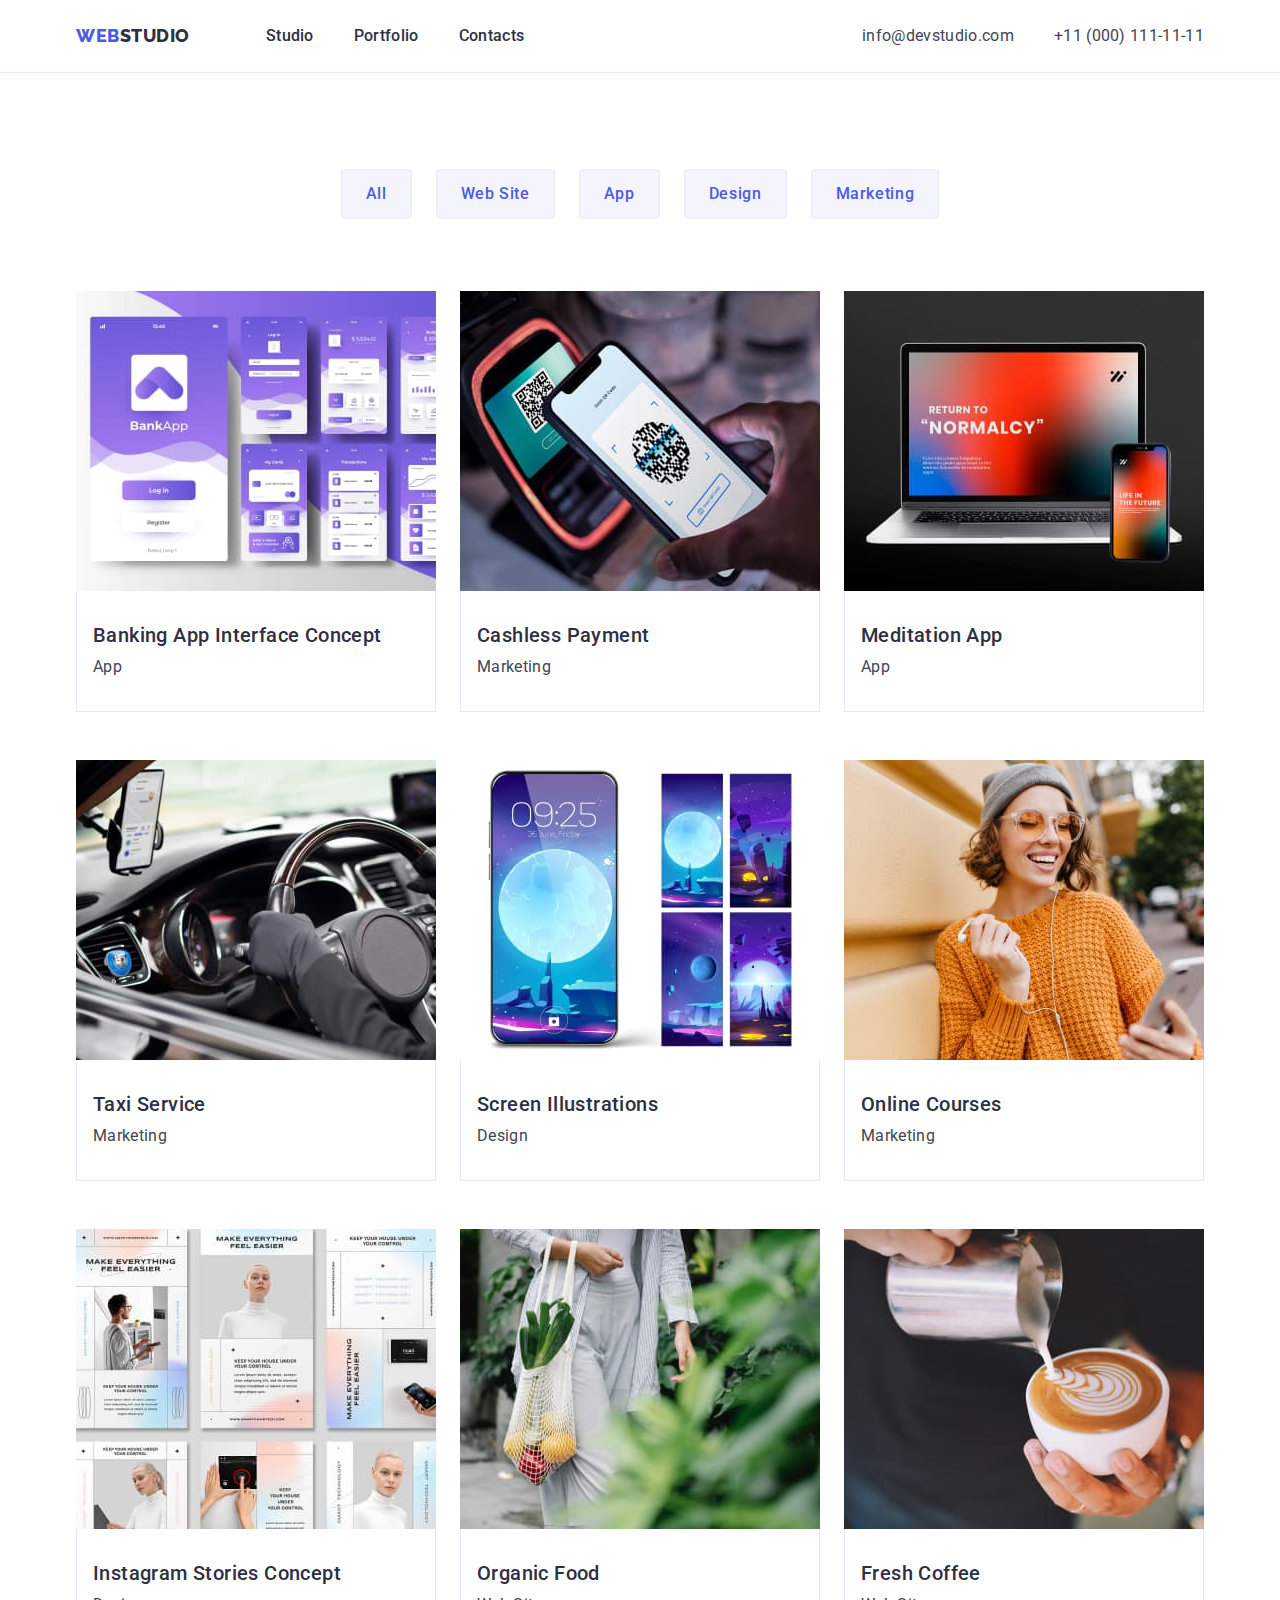
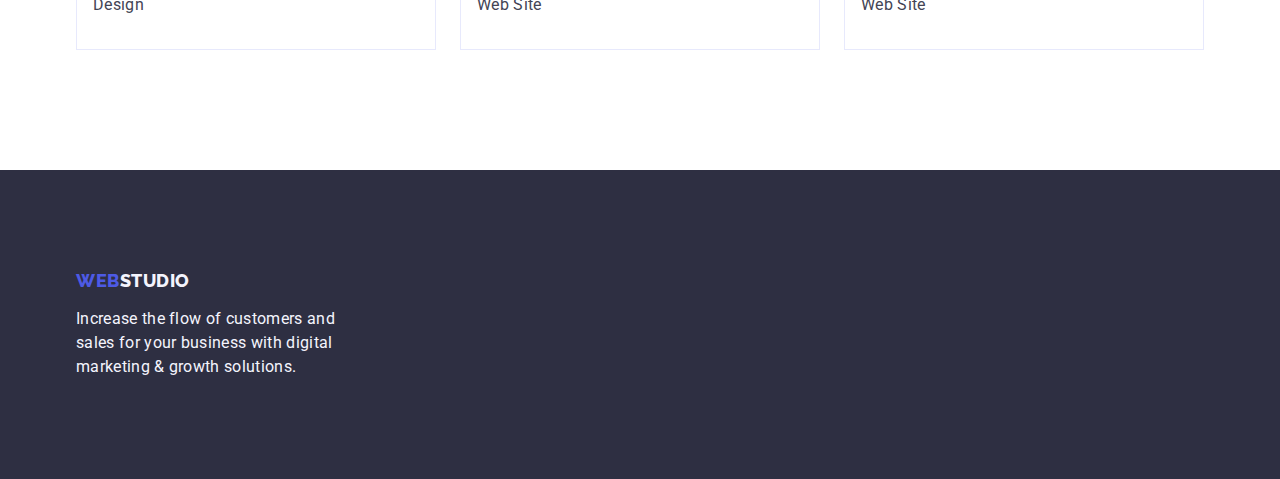
==== portfolio.html @ 6ef8c93b "Initial commit" ====
<!DOCTYPE html>
<html lang="en">
  <head>
    <meta charset="UTF-8" />
    <meta name="viewport" content="width=device-width, initial-scale=1.0" />
    <title>Portfolio</title>

    <!-- Fonts -->
    <link rel="preconnect" href="https://fonts.googleapis.com" />
    <link rel="preconnect" href="https://fonts.gstatic.com" crossorigin />
    <link
      href="https://fonts.googleapis.com/css2?family=Raleway:wght@800&family=Roboto:wght@400;500;700&display=swap"
      rel="stylesheet" />

    <!-- Normalize -->
    <link
      rel="stylesheet"
      href="https://cdn.jsdelivr.net/npm/modern-normalize@2.0.0/modern-normalize.min.css" />

    <!-- Styles -->
    <link rel="stylesheet" href="./css/slyles.css" />
  </head>

  <body>
    <!-- Header -->
    <header class="header">
      <div class="container header-container">
        <nav class="nav-container">
          <a class="link logo web logo-container" href="./index.html"
            >Web<span class="dark-studio">Studio</span></a
          >
          <ul class="list nav-list-container">
            <li><a class="link nav-list" href="./index.html">Studio</a></li>
            <li>
              <a class="link nav-list" href="./portfolio.html">Portfolio</a>
            </li>
            <li><a class="link nav-list" href="">Contacts</a></li>
          </ul>
        </nav>
        <address class="adress">
          <ul class="list adress-container">
            <li>
              <a class="link adress-list" href="mailto:info@devstudio.com"
                >info@devstudio.com</a
              >
            </li>
            <li>
              <a class="link adress-list" href="tel:+110001111111"
                >+11 (000) 111-11-11</a
              >
            </li>
          </ul>
        </address>
      </div>
    </header>

    <!-- Main -->
    <main>
      <!-- Section portfolio -->
      <section class="section-portfolio">
        <div class="container">
          <h1 class="visually-hidden">List of works portfolio</h1>
          <!-- List with button -->
          <ul class="list btn-container-port">
            <li>
              <button class="portfolio-btn portfolio-btn-item" type="button">
                All
              </button>
            </li>
            <li>
              <button class="portfolio-btn portfolio-btn-item" type="button">
                Web Site
              </button>
            </li>
            <li>
              <button class="portfolio-btn portfolio-btn-item" type="button">
                App
              </button>
            </li>
            <li>
              <button class="portfolio-btn portfolio-btn-item" type="button">
                Design
              </button>
            </li>
            <li>
              <button class="portfolio-btn portfolio-btn-item" type="button">
                Marketing
              </button>
            </li>
          </ul>
          <ul class="list works-container">
            <li class="list-works-item">
              <a class="link" href="">
                <img
                  src="./images/portfolio/img1.jpg"
                  alt="App for banking"
                  width="360" />
                <div class="protfolio-works">
                  <h2 class="portfolio-title title-section">
                    Banking App Interface Concept
                  </h2>
                  <p class="portfolio-text">App</p>
                </div>
              </a>
            </li>
            <li class="list-works-item">
              <a class="link" href="">
                <img
                  src="./images/portfolio/img2.jpg"
                  alt="payment for the product via NFC"
                  width="360" />
                <div class="protfolio-works">
                  <h2 class="portfolio-title title-section">
                    Cashless Payment
                  </h2>
                  <p class="portfolio-text">Marketing</p>
                </div>
              </a>
            </li>
            <li class="list-works-item">
              <a class="link" href="">
                <img
                  src="./images/portfolio/img3.jpg"
                  alt="laptop and phone on a gray background"
                  width="360" />
                <div class="protfolio-works">
                  <h2 class="portfolio-title title-section">Meditation App</h2>
                  <p class="portfolio-text">App</p>
                </div>
              </a>
            </li>
            <li class="list-works-item">
              <a class="link" href="">
                <img
                  src="./images/portfolio/img4.jpg"
                  alt="the steering wheel and dashboard of the car"
                  width="360" />
                <div class="protfolio-works">
                  <h2 class="portfolio-title title-section">Taxi Service</h2>
                  <p class="portfolio-text">Marketing</p>
                </div>
              </a>
            </li>
            <li class="list-works-item">
              <a class="link" href="">
                <img
                  src="./images/portfolio/img5.jpg"
                  alt="a phone with a moon screen saver"
                  width="360" />
                <div class="protfolio-works">
                  <h2 class="portfolio-title title-section">
                    Screen Illustrations
                  </h2>
                  <p class="portfolio-text">Design</p>
                </div>
              </a>
            </li>
            <li class="list-works-item">
              <a class="link" href="">
                <img
                  src="./images/portfolio/img6.jpg"
                  alt="a girl in a hat, orange glasses and a sweater communicates via video communication"
                  width="360" />
                <div class="protfolio-works">
                  <h2 class="portfolio-title title-section">Online Courses</h2>
                  <p class="portfolio-text">Marketing</p>
                </div>
              </a>
            </li>
            <li class="list-works-item">
              <a class="link" href="">
                <img
                  src="./images/portfolio/img7.jpg"
                  alt="content for filling Instagram stories"
                  width="360" />
                <div class="protfolio-works">
                  <h2 class="portfolio-title title-section">
                    Instagram Stories Concept
                  </h2>
                  <p class="portfolio-text">Design</p>
                </div>
              </a>
            </li>
            <li class="list-works-item">
              <a class="link" href="">
                <img
                  src="./images/portfolio/img8.jpg"
                  alt="a woman carries a transparent mesh bag with vegetables and fruits"
                  width="360" />
                <div class="protfolio-works">
                  <h2 class="portfolio-title title-section">Organic Food</h2>
                  <p class="portfolio-text">Web Site</p>
                </div>
              </a>
            </li>
            <li class="list-works-item">
              <a class="link" href="">
                <img
                  src="./images/portfolio/img9.jpg"
                  alt="cappuccino in a white cup"
                  width="360" />
                <div class="protfolio-works">
                  <h2 class="portfolio-title title-section">Fresh Coffee</h2>
                  <p class="portfolio-text">Web Site</p>
                </div>
              </a>
            </li>
          </ul>
        </div>
      </section>
    </main>

    <!-- Footer -->
    <footer class="footer">
      <div class="container">
        <a class="link logo web logo-footer" href="./index.html"
          >Web<span class="light-studio">Studio</span></a
        >
        <p class="text-footer">
          Increase the flow of customers and sales for your business with
          digital marketing & growth solutions.
        </p>
      </div>
    </footer>
  </body>
</html>
---- css/slyles.css ----
/**
  |============================
  | General styles
  |============================
*/
:root {
  --bgcl-general: #ffffff;
  --popular-text-cl: #434455;
  --btn-cl: #4d5ae5;
  --btn-bg-cl: #f4f4fd;
  --title-cl: #2e2f42;
  --btn-cl-border: #e7e9fc;
}

body {
  font-family: "Roboto", sans-serif;
  font-style: normal;
  font-weight: 400;
  font-size: 16px;
  line-height: 1.5;
  background-color: var(--bgcl-general);
  letter-spacing: 0.02em;
  color: var(--popular-text-cl);
}
img {
  display: block;
  max-width: 100%;
  height: auto;
}
ul {
  padding-left: 0;
  margin: 0;
}
h1,
h2,
h3,
h4,
h5,
h6,
p {
  margin: 0;
}
.visually-hidden {
  position: absolute;
  width: 1px;
  height: 1px;
  margin: -1px;
  border: 0;
  padding: 0;

  white-space: nowrap;
  clip-path: inset(100%);
  clip: rect(0 0 0 0);
  overflow: hidden;
}

.title-block {
  font-weight: 700;
  font-size: 36px;
  line-height: 1.11;
  text-align: center;
  color: var(--title-cl);
}

.title-section {
  font-weight: 500;
  font-size: 20px;
  line-height: 1.2;
  letter-spacing: 0.02em;
  color: var(--title-cl);
  margin: 0;
}

.link {
  text-decoration: none;
}

.list {
  list-style: none;
}

.logo {
  font-family: "Raleway", sans-serif;
  font-weight: 800;
  font-size: 18px;
  line-height: 1.17;
  letter-spacing: 0.03em;
  text-transform: uppercase;
}

.container {
  width: 1158px;
  margin: 0 auto;
  padding: 0 15px;
}
.section {
  padding-top: 120px;
  padding-bottom: 120px;
}

/* Flex */

/* .card-set {
  display: flex;
  gap: var(--ident);
}

.card-set-item: {
  flex-basis: calc(100%- (var(--ident) * (var(--item) - 1) / var(--item)));
} */

/**
  |============================
  | Header styles
  |============================
*/

.header {
  border-bottom: 1px solid #e7e9fc;
}

.web {
  color: #4d5ae5;
}

.dark-studio {
  color: #2e2f42;
}

.nav-list {
  font-weight: 500;
  font-size: 16px;
  line-height: 1.5;
  letter-spacing: 0.02em;
  color: #2e2f42;
  display: block;
  padding-top: 24px;
  padding-bottom: 24px;
}

.nav-list:hover,
.nav-list:focus {
  color: #404bbf;
}
.adress {
  font-style: normal;
  font-size: 16px;
  line-height: 1.5;
  letter-spacing: 0.02em;
}

.adress-list {
  color: #434455;
  display: block;
  padding-top: 24px;
  padding-bottom: 24px;
}

.adress-list:hover,
.adress-list:focus {
  color: #404bbf;
}

.header-container {
  display: flex;
  align-items: center;
  justify-content: space-between;
}
.nav-container {
  display: flex;
  align-items: center;
}
.nav-list-container {
  display: flex;
  align-items: center;
  gap: 40px;
}

.adress-container {
  display: flex;
  align-items: center;
  gap: 40px;
}
.logo-container {
  margin-right: 76px;
}

/**
  |============================
  | Styles section hero
  |============================
*/
.hero {
  background-color: #2e2f42;
  padding-top: 188px;
  padding-bottom: 188px;
}
.hero-title {
  font-weight: 700;
  font-size: 56px;
  line-height: 1.07;
  text-align: center;
  letter-spacing: 0.02em;
  color: #ffffff;
  max-width: 496px;
  margin: 0 auto;
  margin-bottom: 48px;
}
.hero-btn {
  font-family: "Roboto", sans-serif;
  color: #ffffff;
  font-weight: 500;
  font-size: 16px;
  line-height: 1.5;
  letter-spacing: 0.04em;
  background-color: #4d5ae5;
  min-width: 169px;
  min-height: 56px;
  padding: 16px 32px;
  display: block;
  margin: 0 auto;
  border: none;
  border-radius: 4px;
  cursor: pointer;
}

.hero-btn:hover,
.hero-btn:focus {
  background-color: #404bbf;
  cursor: pointer;
}

/**
  |============================
  | Styles future
  |============================
*/

.text-future {
  letter-spacing: 0.02em;
  margin: 0 auto;
  padding: 0 auto;
}
.title-section {
  margin-bottom: 8px;
}
.card-future {
  display: flex;
  gap: 24px;
}
.card-future-item {
  flex-basis: calc((100% - 3 * 24px) / 4);
}

/**
  |============================
  | What doing
  |============================
*/
.title-block {
  text-transform: capitalize;
  margin-bottom: 72px;
}

.card-do {
  display: flex;
  gap: 24px;
}
.card-do-item {
  flex-basis: calc((100% - 2 * 24px) / 3);
}

.section-do {
  padding-top: 0;
}

/**
  |============================
  | Styles section team
  |============================
*/
.team {
  background-color: #f4f4fd;
}
.title-team {
  letter-spacing: 0.02em;
  text-align: center;
  text-transform: capitalize;
}
.text-team {
  text-align: center;
}

.list-title {
  background-color: #ffffff;
}

.card-team {
  display: flex;
  gap: 24px;
}

.card-team-item {
  flex-basis: calc((100% - 3 * 24px) / 4);
  border-radius: 0 0 4px 4px;
}

.team-container {
  padding: 32px 16px;
}

/**
  |============================
  | Styles footer
  |============================
*/
.footer {
  background-color: #2e2f42;
  padding: 100px 0;
}

.light-studio {
  color: #f4f4fd;
}

.text-footer {
  color: #f4f4fd;
  width: 264px;
}

/**
  |============================
  | Styles portfolio
  |============================
*/

.portfolio-btn {
  font-family: "Roboto", sans-serif;
  color: var(--btn-cl);
  font-weight: 500;
  font-size: 16px;
  line-height: 1.5;
  letter-spacing: 0.04em;
  background-color: var(--btn-bg-cl);
  border: 1px solid var(--btn-cl-border);
  border-radius: 4px;
}

.portfolio-btn:hover,
.portfolio-btn:focus {
  color: #ffffff;
  background-color: #404bbf;
  cursor: pointer;
  border: 1px solid transparent;
}

.portfolio-title {
  font-family: "Roboto", sans-serif;
  color: var(--title-cl);
  font-weight: 500;
  font-size: 20px;
  line-height: 1.2;
  letter-spacing: 0.02em;
}

.portfolio-text {
  font-family: "Roboto", sans-serif;
  font-style: normal;
  font-weight: 400;
  font-size: 16px;
  line-height: 1.5;
  letter-spacing: 0.02em;
  color: var(--popular-text-cl);
}
.logo-footer {
  display: inline-block;
  margin-bottom: 16px;
}

.section-portfolio {
  padding-top: 96px;
  padding-bottom: 120px;
}

.btn-container-port {
  display: flex;
  gap: 24px;
  justify-content: center;
  margin-bottom: 72px;
}

.portfolio-btn-item {
  padding: 12px 24px;
}
.works-container {
  display: flex;
  flex-wrap: wrap;
  column-gap: 24px;
  row-gap: 48px;
}

.list-works-item {
  flex-basis: calc((100% - 2 * 24px) / 3);
}

.protfolio-works {
  padding: 32px 16px;
  border: 1px solid #e7e9fc;
  border-top: none;
}
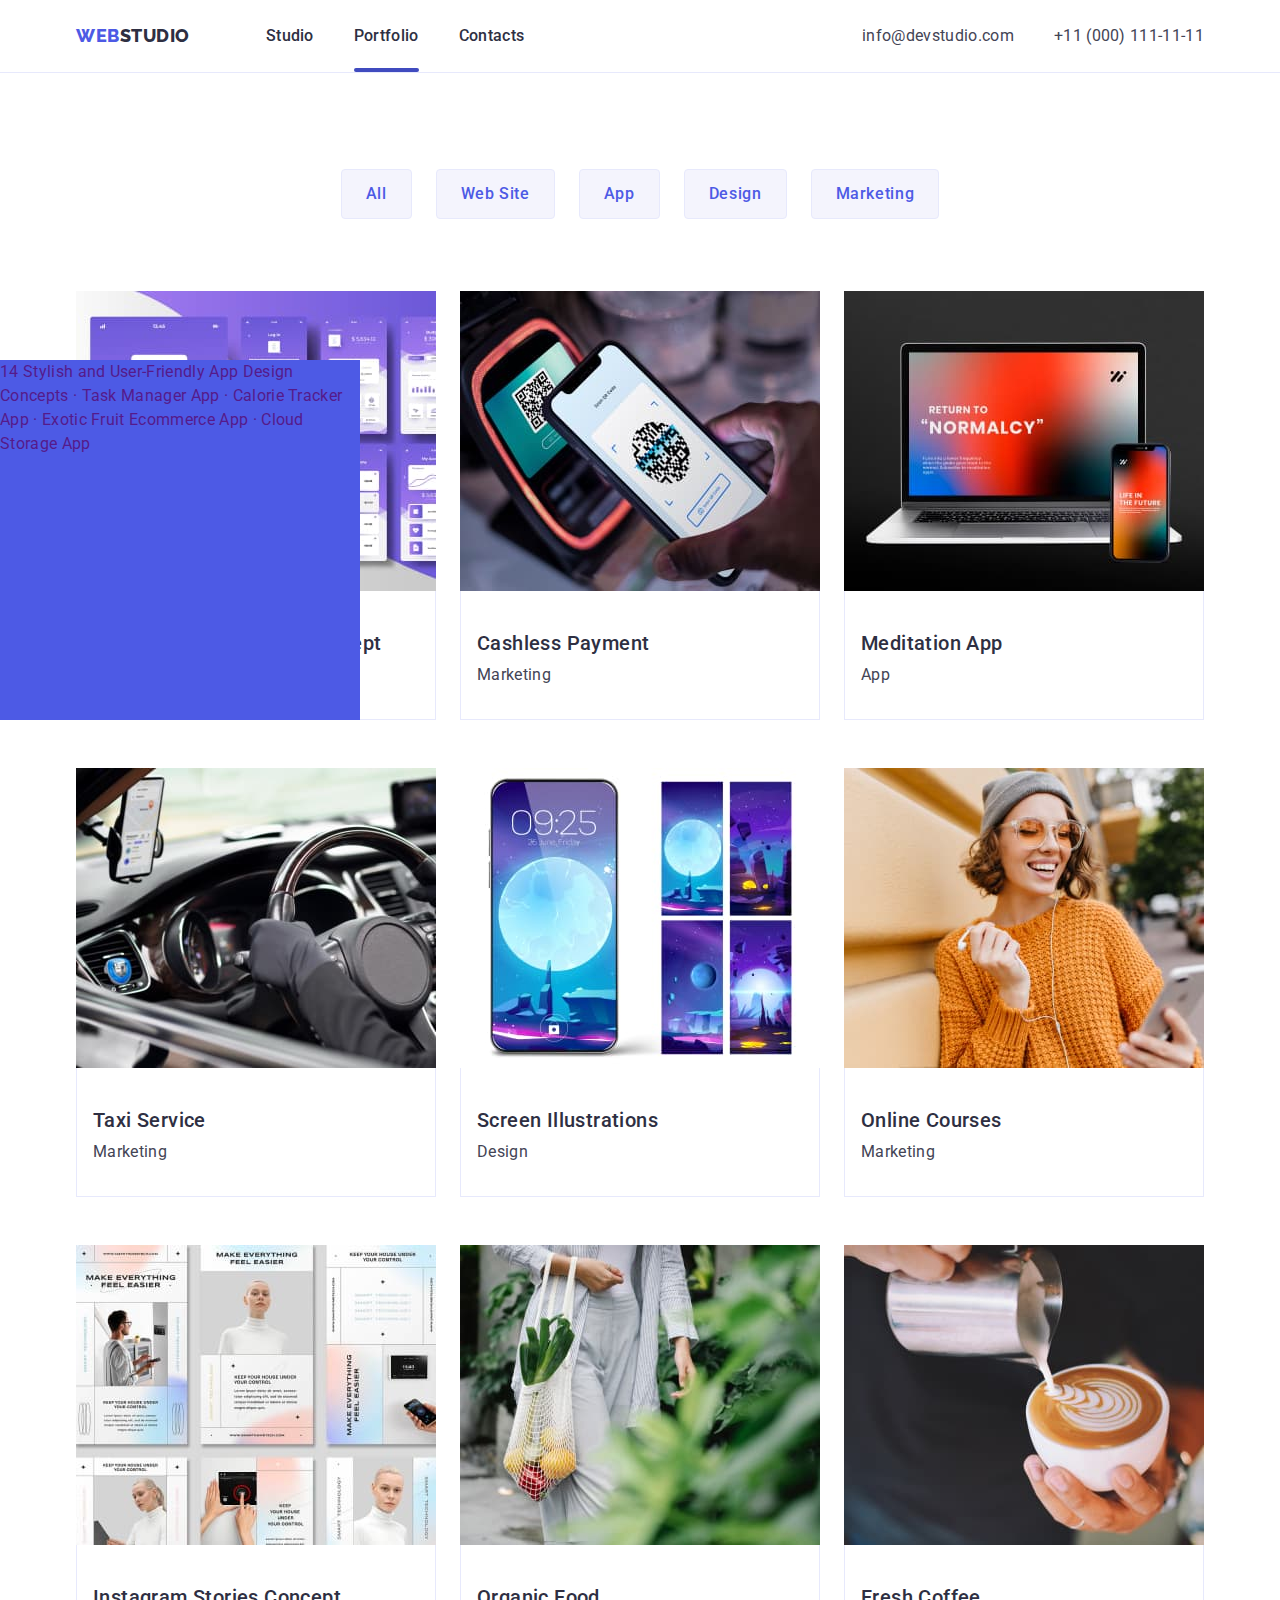
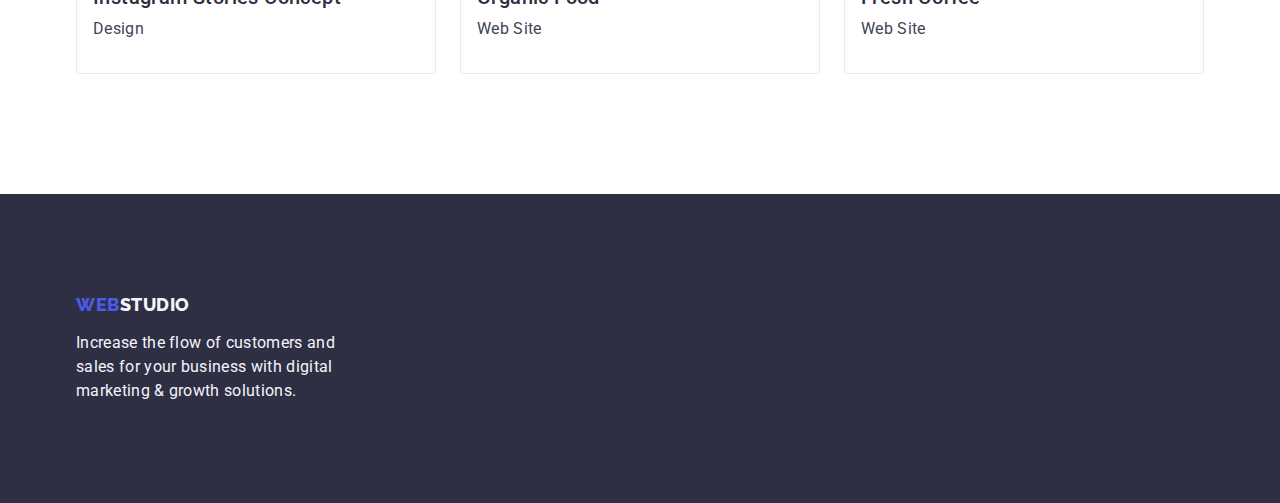
==== commit 0bcfb425: "hw-04-5" ====
--- a/portfolio.html
+++ b/portfolio.html
@@ -32,7 +32,9 @@
           <ul class="list nav-list-container">
             <li><a class="link nav-list" href="./index.html">Studio</a></li>
             <li>
-              <a class="link nav-list" href="./portfolio.html">Portfolio</a>
+              <a class="link nav-list active" href="./portfolio.html"
+                >Portfolio</a
+              >
             </li>
             <li><a class="link nav-list" href="">Contacts</a></li>
           </ul>
@@ -106,9 +108,17 @@
             <li class="list-works-item">
               <a class="link" href="">
                 <img
+                  class="thumb-img"
                   src="./images/portfolio/img2.jpg"
                   alt="payment for the product via NFC"
                   width="360" />
+
+                <p class="overlay-text">
+                  14 Stylish and User-Friendly App Design Concepts · Task
+                  Manager App · Calorie Tracker App · Exotic Fruit Ecommerce App
+                  · Cloud Storage App
+                </p>
+
                 <div class="protfolio-works">
                   <h2 class="portfolio-title title-section">
                     Cashless Payment
--- a/css/slyles.css
+++ b/css/slyles.css
@@ -98,17 +98,6 @@
   padding-bottom: 120px;
 }
 
-/* Flex */
-
-/* .card-set {
-  display: flex;
-  gap: var(--ident);
-}
-
-.card-set-item: {
-  flex-basis: calc(100%- (var(--ident) * (var(--item) - 1) / var(--item)));
-} */
-
 /**
   |============================
   | Header styles
@@ -128,6 +117,7 @@
 }
 
 .nav-list {
+  position: relative;
   font-weight: 500;
   font-size: 16px;
   line-height: 1.5;
@@ -136,6 +126,17 @@
   display: block;
   padding-top: 24px;
   padding-bottom: 24px;
+}
+.nav-list.active::after {
+  content: "";
+  position: absolute;
+  bottom: 0;
+  left: 0;
+  display: block;
+  width: 100%;
+  height: 4px;
+  background-color: #404bbf;
+  border-radius: 2px;
 }
 
 .nav-list:hover,
@@ -191,9 +192,19 @@
   |============================
 */
 .hero {
+  /* max-width: 1440px; */
   background-color: #2e2f42;
   padding-top: 188px;
   padding-bottom: 188px;
+
+  background-image: linear-gradient(
+      rgba(46, 47, 66, 0.7),
+      rgba(46, 47, 66, 0.7)
+    ),
+    url(../images/hero/people-office\ 1.png);
+
+  background-repeat: no-repeat;
+  background-size: cover;
 }
 .hero-title {
   font-weight: 700;
@@ -242,6 +253,7 @@
   padding: 0 auto;
 }
 .title-section {
+  margin-top: 8px;
   margin-bottom: 8px;
 }
 .card-future {
@@ -250,6 +262,15 @@
 }
 .card-future-item {
   flex-basis: calc((100% - 3 * 24px) / 4);
+}
+.future-container-icon {
+  display: flex;
+  align-items: center;
+  justify-content: center;
+  width: 264px;
+  height: 112px;
+  background-color: #f4f4fd;
+  border-radius: 4px;
 }
 
 /**
@@ -289,6 +310,7 @@
 }
 .text-team {
   text-align: center;
+  margin-bottom: 8px;
 }
 
 .list-title {
@@ -303,12 +325,77 @@
 .card-team-item {
   flex-basis: calc((100% - 3 * 24px) / 4);
   border-radius: 0 0 4px 4px;
+  box-shadow: 0px 2px 1px 0px rgba(46, 47, 66, 0.08),
+    0px 1px 1px 0px rgba(46, 47, 66, 0.16),
+    0px 1px 6px 0px rgba(46, 47, 66, 0.08);
 }
 
 .team-container {
   padding: 32px 16px;
 }
 
+.list-team-social {
+  display: flex;
+  gap: 24px;
+  justify-content: center;
+}
+
+.social-link {
+  display: flex;
+  width: 40px;
+  height: 40px;
+  justify-content: center;
+  align-items: center;
+  background-color: #4d5ae5;
+  border-radius: 50%;
+}
+
+.social-link:hover {
+  background-color: #404bbf;
+}
+.social-icon {
+  fill: #f4f4fd;
+}
+
+/**
+  |============================
+  | Styles costumers
+  |============================
+*/
+
+.list-costumers {
+  display: flex;
+  justify-content: center;
+
+  gap: 24px;
+}
+
+.costumers-link {
+  display: flex;
+  width: 168px;
+  height: 88px;
+  justify-content: center;
+  align-items: center;
+  border: 1px solid #8e8f99;
+  border-radius: 4px;
+}
+.costumers-item {
+}
+.costumers-link:hover {
+  border: 1px solid #404bbf;
+}
+.costumers-link:hover .costumers-icon {
+  fill: #404bbf;
+}
+.costumers-icon {
+  fill: #8e8f99;
+}
+.title-costumers {
+  color: #2e2f42;
+
+  text-align: center;
+  margin-bottom: 72px;
+}
 /**
   |============================
   | Styles footer
@@ -408,3 +495,18 @@
   border: 1px solid #e7e9fc;
   border-top: none;
 }
+/* Overlay */
+.overlay-text {
+  position: absolute;
+  top: 0;
+  left: 0;
+  width: 360px;
+  height: 360px;
+  background-color: #4d5ae5;
+  transform: translateY(100%);
+  transition: transform 250ms;
+}
+.thumb-img {
+  position: relative;
+  transform: translateY(0);
+}
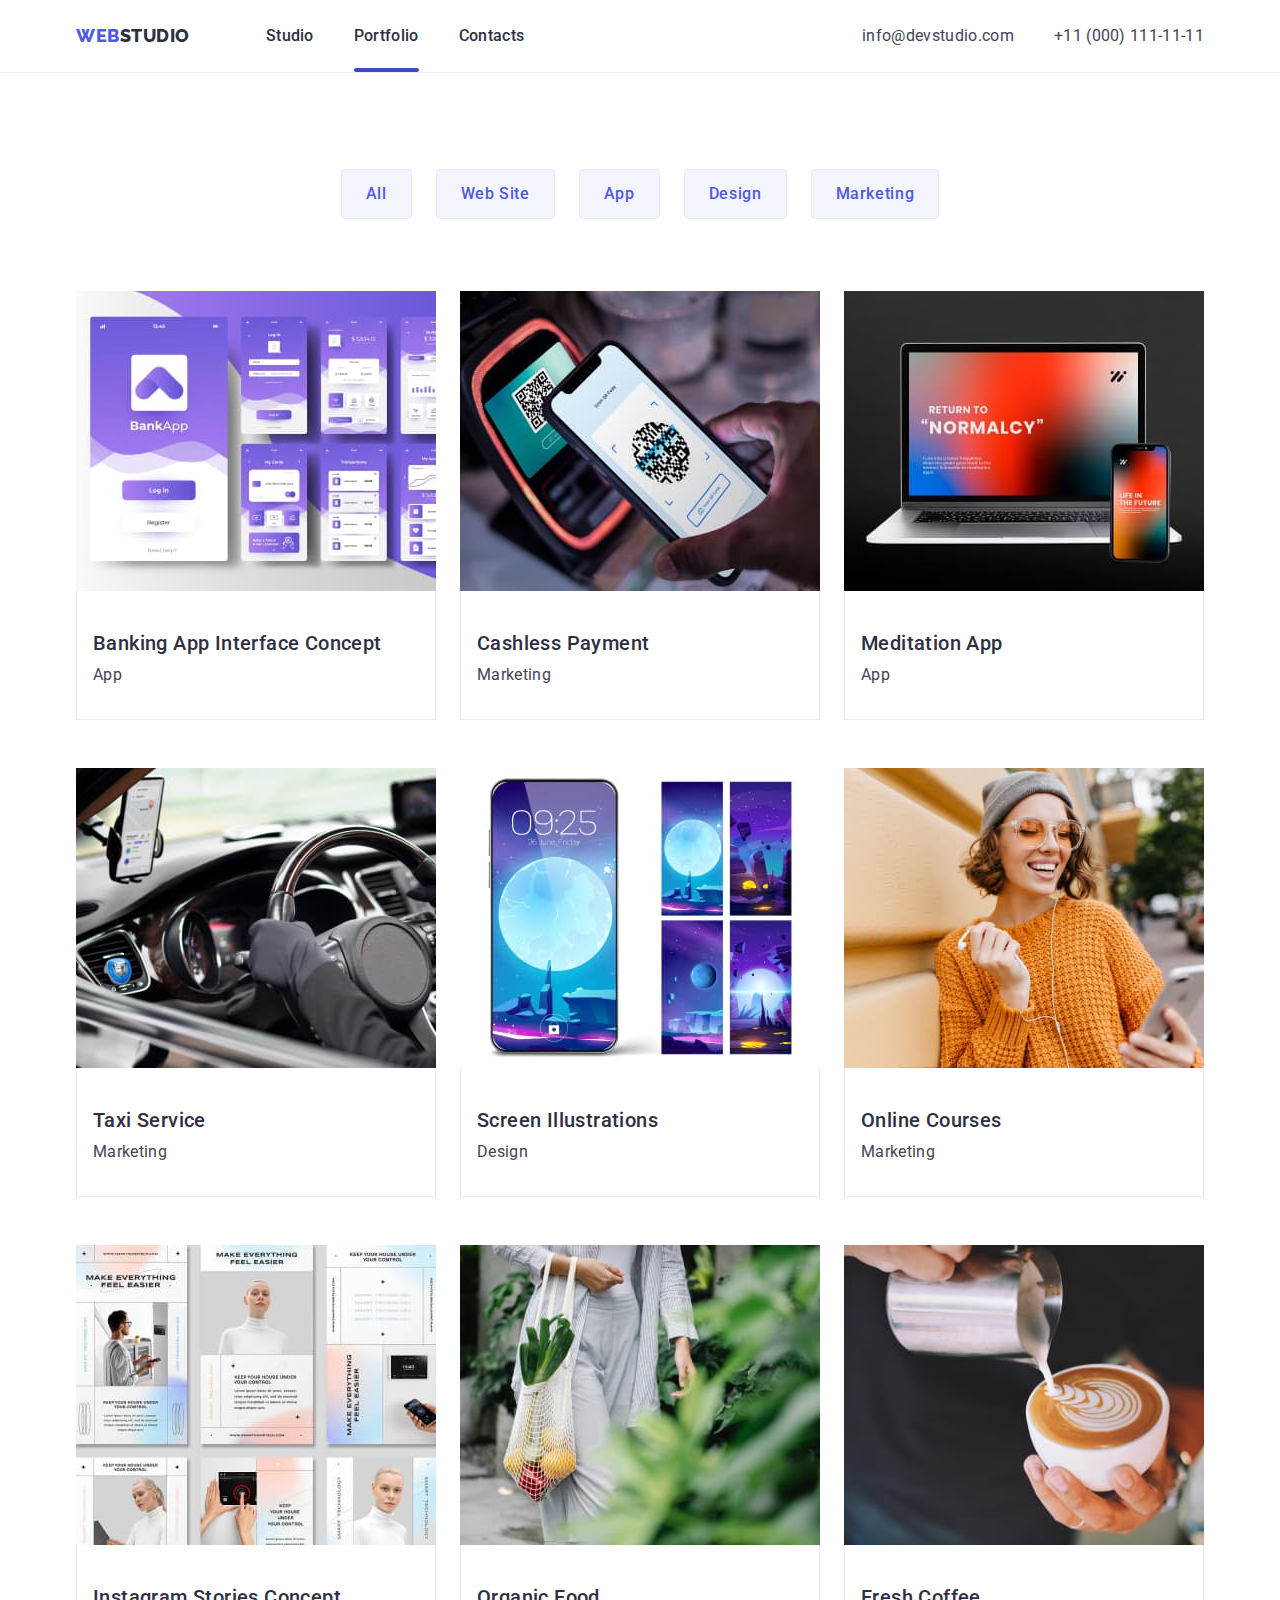
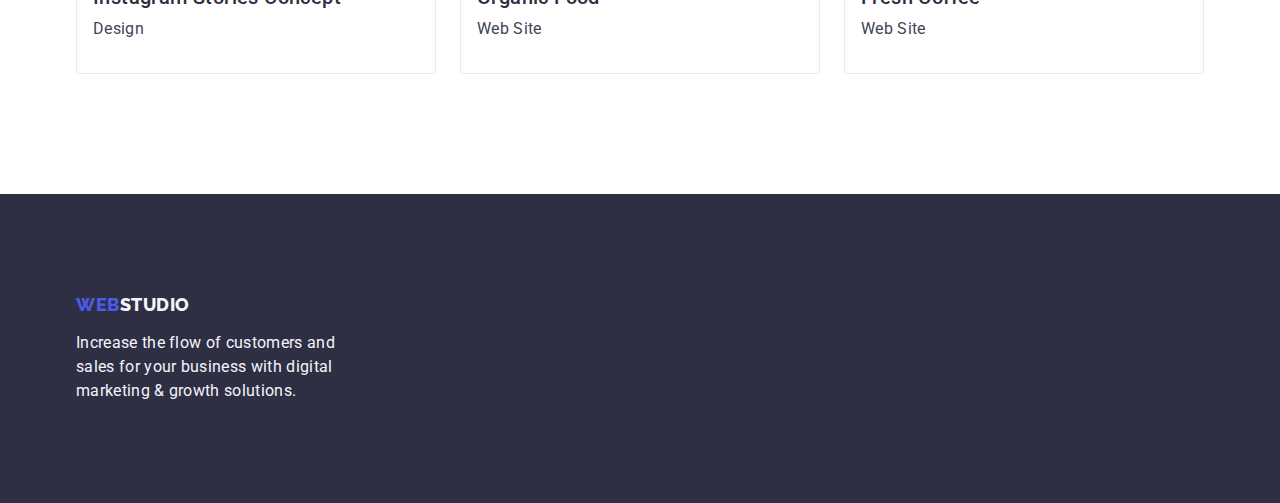
==== commit e9b47f31: "hw-04-06" ====
--- a/portfolio.html
+++ b/portfolio.html
@@ -93,10 +93,19 @@
           <ul class="list works-container">
             <li class="list-works-item">
               <a class="link" href="">
-                <img
-                  src="./images/portfolio/img1.jpg"
-                  alt="App for banking"
-                  width="360" />
+                <div class="thumb-img">
+                  <img
+                    src="./images/portfolio/img1.jpg"
+                    alt="App for banking"
+                    width="360" />
+                  <div class="overlay">
+                    <p class="overlay-text">
+                      14 Stylish and User-Friendly App Design Concepts · Task
+                      Manager App · Calorie Tracker App · Exotic Fruit Ecommerce
+                      App · Cloud Storage App
+                    </p>
+                  </div>
+                </div>
                 <div class="protfolio-works">
                   <h2 class="portfolio-title title-section">
                     Banking App Interface Concept
@@ -107,17 +116,20 @@
             </li>
             <li class="list-works-item">
               <a class="link" href="">
-                <img
-                  class="thumb-img"
-                  src="./images/portfolio/img2.jpg"
-                  alt="payment for the product via NFC"
-                  width="360" />
-
-                <p class="overlay-text">
-                  14 Stylish and User-Friendly App Design Concepts · Task
-                  Manager App · Calorie Tracker App · Exotic Fruit Ecommerce App
-                  · Cloud Storage App
-                </p>
+                <div class="thumb-img">
+                  <img
+                    src="./images/portfolio/img2.jpg"
+                    alt="payment for the product via NFC"
+                    width="360" />
+
+                  <div class="overlay">
+                    <p class="overlay-text">
+                      14 Stylish and User-Friendly App Design Concepts · Task
+                      Manager App · Calorie Tracker App · Exotic Fruit Ecommerce
+                      App · Cloud Storage App
+                    </p>
+                  </div>
+                </div>
 
                 <div class="protfolio-works">
                   <h2 class="portfolio-title title-section">
@@ -129,10 +141,19 @@
             </li>
             <li class="list-works-item">
               <a class="link" href="">
-                <img
-                  src="./images/portfolio/img3.jpg"
-                  alt="laptop and phone on a gray background"
-                  width="360" />
+                <div class="thumb-img">
+                  <img
+                    src="./images/portfolio/img3.jpg"
+                    alt="laptop and phone on a gray background"
+                    width="360" />
+                  <div class="overlay">
+                    <p class="overlay-text">
+                      14 Stylish and User-Friendly App Design Concepts · Task
+                      Manager App · Calorie Tracker App · Exotic Fruit Ecommerce
+                      App · Cloud Storage App
+                    </p>
+                  </div>
+                </div>
                 <div class="protfolio-works">
                   <h2 class="portfolio-title title-section">Meditation App</h2>
                   <p class="portfolio-text">App</p>
@@ -141,10 +162,19 @@
             </li>
             <li class="list-works-item">
               <a class="link" href="">
-                <img
-                  src="./images/portfolio/img4.jpg"
-                  alt="the steering wheel and dashboard of the car"
-                  width="360" />
+                <div class="thumb-img">
+                  <img
+                    src="./images/portfolio/img4.jpg"
+                    alt="the steering wheel and dashboard of the car"
+                    width="360" />
+                  <div class="overlay">
+                    <p class="overlay-text">
+                      14 Stylish and User-Friendly App Design Concepts · Task
+                      Manager App · Calorie Tracker App · Exotic Fruit Ecommerce
+                      App · Cloud Storage App
+                    </p>
+                  </div>
+                </div>
                 <div class="protfolio-works">
                   <h2 class="portfolio-title title-section">Taxi Service</h2>
                   <p class="portfolio-text">Marketing</p>
@@ -153,10 +183,19 @@
             </li>
             <li class="list-works-item">
               <a class="link" href="">
-                <img
-                  src="./images/portfolio/img5.jpg"
-                  alt="a phone with a moon screen saver"
-                  width="360" />
+                <div class="thumb-img">
+                  <img
+                    src="./images/portfolio/img5.jpg"
+                    alt="a phone with a moon screen saver"
+                    width="360" />
+                  <div class="overlay">
+                    <p class="overlay-text">
+                      14 Stylish and User-Friendly App Design Concepts · Task
+                      Manager App · Calorie Tracker App · Exotic Fruit Ecommerce
+                      App · Cloud Storage App
+                    </p>
+                  </div>
+                </div>
                 <div class="protfolio-works">
                   <h2 class="portfolio-title title-section">
                     Screen Illustrations
@@ -167,10 +206,19 @@
             </li>
             <li class="list-works-item">
               <a class="link" href="">
-                <img
-                  src="./images/portfolio/img6.jpg"
-                  alt="a girl in a hat, orange glasses and a sweater communicates via video communication"
-                  width="360" />
+                <div class="thumb-img">
+                  <img
+                    src="./images/portfolio/img6.jpg"
+                    alt="a girl in a hat, orange glasses and a sweater communicates via video communication"
+                    width="360" />
+                  <div class="overlay">
+                    <p class="overlay-text">
+                      14 Stylish and User-Friendly App Design Concepts · Task
+                      Manager App · Calorie Tracker App · Exotic Fruit Ecommerce
+                      App · Cloud Storage App
+                    </p>
+                  </div>
+                </div>
                 <div class="protfolio-works">
                   <h2 class="portfolio-title title-section">Online Courses</h2>
                   <p class="portfolio-text">Marketing</p>
@@ -179,10 +227,20 @@
             </li>
             <li class="list-works-item">
               <a class="link" href="">
-                <img
-                  src="./images/portfolio/img7.jpg"
-                  alt="content for filling Instagram stories"
-                  width="360" />
+                <div class="thumb-img">
+                  <img
+                    src="./images/portfolio/img7.jpg"
+                    alt="content for filling Instagram stories"
+                    width="360" />
+
+                  <div class="overlay">
+                    <p class="overlay-text">
+                      14 Stylish and User-Friendly App Design Concepts · Task
+                      Manager App · Calorie Tracker App · Exotic Fruit Ecommerce
+                      App · Cloud Storage App
+                    </p>
+                  </div>
+                </div>
                 <div class="protfolio-works">
                   <h2 class="portfolio-title title-section">
                     Instagram Stories Concept
@@ -193,10 +251,19 @@
             </li>
             <li class="list-works-item">
               <a class="link" href="">
-                <img
-                  src="./images/portfolio/img8.jpg"
-                  alt="a woman carries a transparent mesh bag with vegetables and fruits"
-                  width="360" />
+                <div class="thumb-img">
+                  <img
+                    src="./images/portfolio/img8.jpg"
+                    alt="a woman carries a transparent mesh bag with vegetables and fruits"
+                    width="360" />
+                  <div class="overlay">
+                    <p class="overlay-text">
+                      14 Stylish and User-Friendly App Design Concepts · Task
+                      Manager App · Calorie Tracker App · Exotic Fruit Ecommerce
+                      App · Cloud Storage App
+                    </p>
+                  </div>
+                </div>
                 <div class="protfolio-works">
                   <h2 class="portfolio-title title-section">Organic Food</h2>
                   <p class="portfolio-text">Web Site</p>
@@ -205,10 +272,19 @@
             </li>
             <li class="list-works-item">
               <a class="link" href="">
-                <img
-                  src="./images/portfolio/img9.jpg"
-                  alt="cappuccino in a white cup"
-                  width="360" />
+                <div class="thumb-img">
+                  <img
+                    src="./images/portfolio/img9.jpg"
+                    alt="cappuccino in a white cup"
+                    width="360" />
+                  <div class="overlay">
+                    <p class="overlay-text">
+                      14 Stylish and User-Friendly App Design Concepts · Task
+                      Manager App · Calorie Tracker App · Exotic Fruit Ecommerce
+                      App · Cloud Storage App
+                    </p>
+                  </div>
+                </div>
                 <div class="protfolio-works">
                   <h2 class="portfolio-title title-section">Fresh Coffee</h2>
                   <p class="portfolio-text">Web Site</p>
--- a/css/slyles.css
+++ b/css/slyles.css
@@ -159,6 +159,8 @@
 
 .adress-list:hover,
 .adress-list:focus {
+  transition-duration: 250ms;
+  transition-timing-function: cubic-bezier(0.4, 0, 0.2, 1);
   color: #404bbf;
 }
 
@@ -237,6 +239,8 @@
 
 .hero-btn:hover,
 .hero-btn:focus {
+  transition-duration: 250ms;
+  transition-timing-function: cubic-bezier(0.4, 0, 0.2, 1);
   background-color: #404bbf;
   cursor: pointer;
 }
@@ -350,7 +354,10 @@
   border-radius: 50%;
 }
 
-.social-link:hover {
+.social-link:hover,
+.social-link:focus {
+  transition-duration: 250ms;
+  transition-timing-function: cubic-bezier(0.4, 0, 0.2, 1);
   background-color: #404bbf;
 }
 .social-icon {
@@ -384,7 +391,10 @@
 .costumers-link:hover {
   border: 1px solid #404bbf;
 }
-.costumers-link:hover .costumers-icon {
+.costumers-link:hover .costumers-icon,
+.costumers-link:focus .costumers-icon {
+  transition-duration: 250ms;
+  transition-timing-function: cubic-bezier(0.4, 0, 0.2, 1);
   fill: #404bbf;
 }
 .costumers-icon {
@@ -402,6 +412,7 @@
   |============================
 */
 .footer {
+  display: flex;
   background-color: #2e2f42;
   padding: 100px 0;
 }
@@ -413,6 +424,54 @@
 .text-footer {
   color: #f4f4fd;
   width: 264px;
+}
+
+.logo-footer {
+  display: inline-block;
+  margin-bottom: 16px;
+}
+.footer-social {
+  display: flex;
+}
+.container-nav-footer {
+  margin: 0 auto;
+}
+
+.footer-container {
+  display: flex;
+  margin: 0;
+}
+
+.footer-social {
+  display: flex;
+  gap: 16px;
+  justify-content: center;
+}
+
+.social-link-footer {
+  display: flex;
+  width: 40px;
+  height: 40px;
+  justify-content: center;
+  align-items: center;
+  background-color: #4d5ae5;
+  border-radius: 50%;
+}
+.text-footer-social {
+  font-weight: 500;
+  letter-spacing: 0.05em;
+  color: #fff;
+  margin-bottom: 16px;
+}
+
+.social-link-footer:hover,
+.social-link-footer:focus {
+  transition-duration: 250ms;
+  transition-timing-function: cubic-bezier(0.4, 0, 0.2, 1);
+  background-color: #31d0aa;
+}
+.social-icon {
+  fill: #f4f4fd;
 }
 
 /**
@@ -439,6 +498,10 @@
   background-color: #404bbf;
   cursor: pointer;
   border: 1px solid transparent;
+  box-shadow: 0px 2px 2px 0px rgba(0, 0, 0, 0.12),
+    0px 2px 1px 0px rgba(0, 0, 0, 0.08), 0px 3px 1px 0px rgba(0, 0, 0, 0.1);
+  transition-duration: 250ms;
+  transition-timing-function: cubic-bezier(0.4, 0, 0.2, 1);
 }
 
 .portfolio-title {
@@ -459,10 +522,6 @@
   letter-spacing: 0.02em;
   color: var(--popular-text-cl);
 }
-.logo-footer {
-  display: inline-block;
-  margin-bottom: 16px;
-}
 
 .section-portfolio {
   padding-top: 96px;
@@ -496,17 +555,37 @@
   border-top: none;
 }
 /* Overlay */
-.overlay-text {
+
+.overlay {
   position: absolute;
   top: 0;
   left: 0;
-  width: 360px;
-  height: 360px;
+  width: 100%;
+  height: 100%;
   background-color: #4d5ae5;
   transform: translateY(100%);
   transition: transform 250ms;
 }
 .thumb-img {
   position: relative;
+  overflow: hidden;
+}
+.overlay-text {
+  color: #f4f4fd;
+  letter-spacing: 0.6;
+  padding-left: 32px;
+  padding-right: 32px;
+  padding-top: 40px;
+  padding-bottom: 164px;
+}
+.list-works-item:hover .overlay {
   transform: translateY(0);
 }
+.list-works-item:hover,
+.list-works-item:focus {
+  box-shadow: 0px 2px 1px 0px rgba(46, 47, 66, 0.08),
+    0px 1px 1px 0px rgba(46, 47, 66, 0.16),
+    0px 1px 6px 0px rgba(46, 47, 66, 0.08);
+  transition-duration: 250ms;
+  transition-timing-function: cubic-bezier(0.4, 0, 0.2, 1);
+}
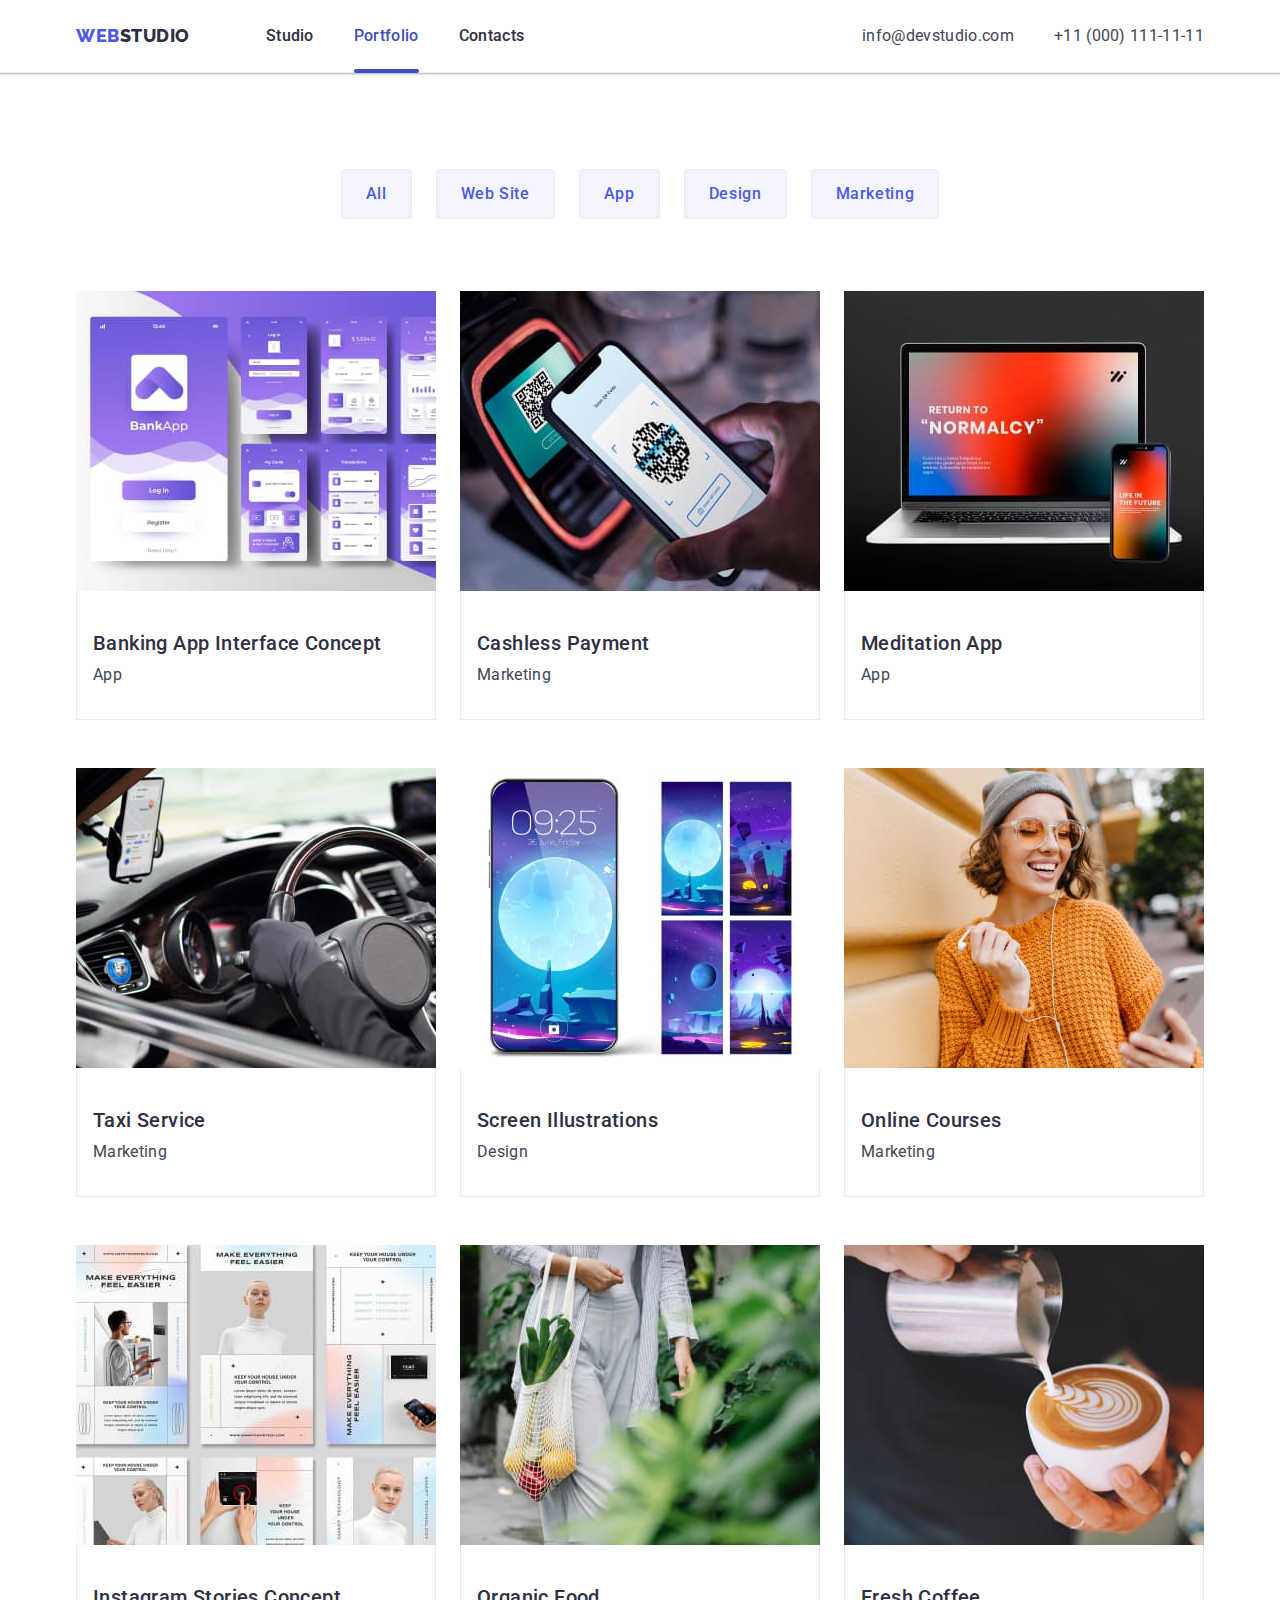
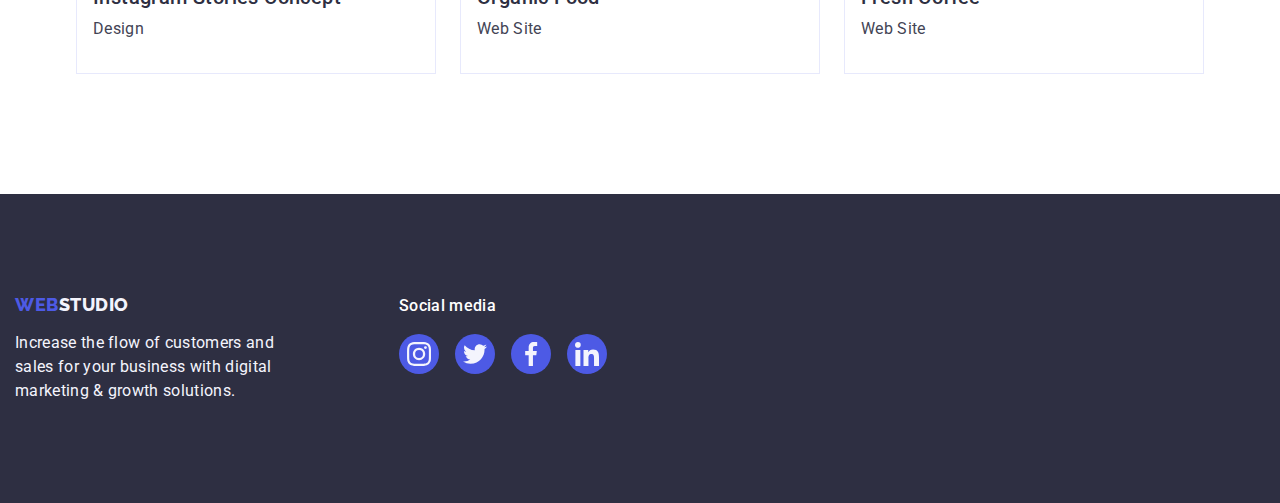
==== commit 1925c3c0: "fix_01" ====
--- a/portfolio.html
+++ b/portfolio.html
@@ -298,14 +298,45 @@
 
     <!-- Footer -->
     <footer class="footer">
-      <div class="container">
-        <a class="link logo web logo-footer" href="./index.html"
-          >Web<span class="light-studio">Studio</span></a
-        >
-        <p class="text-footer">
-          Increase the flow of customers and sales for your business with
-          digital marketing & growth solutions.
-        </p>
+      <div class="container footer-container">
+        <div class="container-nav-footer">
+          <a class="link logo web logo-footer" href="./index.html"
+            >Web<span class="light-studio">Studio</span></a
+          >
+          <p class="text-footer">
+            Increase the flow of customers and sales for your business with
+            digital marketing & growth solutions.
+          </p>
+        </div>
+        <div class="social-container">
+          <p class="text-footer-social">Social media</p>
+          <ul class="footer-social list">
+            <li class="footer-social-item">
+              <a class="social-link-footer link" href=""
+                ><svg class="social-icon" width="24" height="24">
+                  <use href="./images/icons.svg#icon-instagram"></use></svg
+              ></a>
+            </li>
+            <li class="footer-social-item">
+              <a class="social-link-footer link" href=""
+                ><svg class="social-icon" width="24" height="24">
+                  <use href="./images/icons.svg#icon-twitter"></use></svg
+              ></a>
+            </li>
+            <li class="footer-social-item">
+              <a class="social-link-footer link" href=""
+                ><svg class="social-icon" width="24" height="24">
+                  <use href="./images/icons.svg#icon-facebook"></use></svg
+              ></a>
+            </li>
+            <li class="footer-social-item">
+              <a class="social-link-footer link" href=""
+                ><svg class="social-icon" width="24" height="24">
+                  <use href="./images/icons.svg#icon-linkedin"></use></svg
+              ></a>
+            </li>
+          </ul>
+        </div>
       </div>
     </footer>
   </body>
--- a/css/slyles.css
+++ b/css/slyles.css
@@ -10,6 +10,7 @@
   --btn-bg-cl: #f4f4fd;
   --title-cl: #2e2f42;
   --btn-cl-border: #e7e9fc;
+  --costumers-link-cl: #8e8f99;
 }
 
 body {
@@ -106,6 +107,8 @@
 
 .header {
   border-bottom: 1px solid #e7e9fc;
+  box-shadow: 0px 2px 1px rgba(46, 47, 66, 0.08),
+    0px 1px 1px rgba(46, 47, 66, 0.16), 0px 1px 6px rgba(46, 47, 66, 0.08);
 }
 
 .web {
@@ -126,6 +129,7 @@
   display: block;
   padding-top: 24px;
   padding-bottom: 24px;
+  transition: color 250ms cubic-bezier(0.4, 0, 0.2, 1);
 }
 .nav-list.active::after {
   content: "";
@@ -137,6 +141,10 @@
   height: 4px;
   background-color: #404bbf;
   border-radius: 2px;
+  bottom: -1px;
+}
+.active {
+  color: #404bbf;
 }
 
 .nav-list:hover,
@@ -155,12 +163,11 @@
   display: block;
   padding-top: 24px;
   padding-bottom: 24px;
+  transition: color 250ms cubic-bezier(0.4, 0, 0.2, 1);
 }
 
 .adress-list:hover,
 .adress-list:focus {
-  transition-duration: 250ms;
-  transition-timing-function: cubic-bezier(0.4, 0, 0.2, 1);
   color: #404bbf;
 }
 
@@ -198,12 +205,14 @@
   background-color: #2e2f42;
   padding-top: 188px;
   padding-bottom: 188px;
+  max-width: 1440px;
+  background-position: center;
 
   background-image: linear-gradient(
       rgba(46, 47, 66, 0.7),
       rgba(46, 47, 66, 0.7)
     ),
-    url(../images/hero/people-office\ 1.png);
+    url(../images/hero/people-office.jpg);
 
   background-repeat: no-repeat;
   background-size: cover;
@@ -235,13 +244,13 @@
   border: none;
   border-radius: 4px;
   cursor: pointer;
+  transition: background-color 250ms cubic-bezier(0.4, 0, 0.2, 1);
 }
 
 .hero-btn:hover,
 .hero-btn:focus {
-  transition-duration: 250ms;
-  transition-timing-function: cubic-bezier(0.4, 0, 0.2, 1);
   background-color: #404bbf;
+
   cursor: pointer;
 }
 
@@ -275,6 +284,7 @@
   height: 112px;
   background-color: #f4f4fd;
   border-radius: 4px;
+  margin-bottom: 8px;
 }
 
 /**
@@ -335,7 +345,7 @@
 }
 
 .team-container {
-  padding: 32px 16px;
+  padding: 32px 0;
 }
 
 .list-team-social {
@@ -352,17 +362,19 @@
   align-items: center;
   background-color: #4d5ae5;
   border-radius: 50%;
+  transition: background-color 250ms cubic-bezier(0.4, 0, 0.2, 1);
 }
 
 .social-link:hover,
 .social-link:focus {
-  transition-duration: 250ms;
-  transition-timing-function: cubic-bezier(0.4, 0, 0.2, 1);
   background-color: #404bbf;
 }
 .social-icon {
   fill: #f4f4fd;
 }
+.social-item {
+  transition: background-color 250ms cubic-bezier(0.4, 0, 0.2, 1);
+}
 
 /**
   |============================
@@ -385,22 +397,27 @@
   align-items: center;
   border: 1px solid #8e8f99;
   border-radius: 4px;
+  color: var(--costumers-link-cl);
+  transition: color 250ms cubic-bezier(0.4, 0, 0.2, 1),
+    border-color 250ms cubic-bezier(0.4, 0, 0.2, 1);
 }
 .costumers-item {
 }
-.costumers-link:hover {
+.costumers-link:hover,
+.costumers-link:focus {
   border: 1px solid #404bbf;
 }
 .costumers-link:hover .costumers-icon,
 .costumers-link:focus .costumers-icon {
-  transition-duration: 250ms;
-  transition-timing-function: cubic-bezier(0.4, 0, 0.2, 1);
   fill: #404bbf;
+  border-color: #404bbf;
 }
 .costumers-icon {
   fill: #8e8f99;
 }
 .title-costumers {
+  font-size: 36px;
+  line-height: 1.11;
   color: #2e2f42;
 
   text-align: center;
@@ -434,12 +451,13 @@
   display: flex;
 }
 .container-nav-footer {
-  margin: 0 auto;
+  margin-right: 120px;
 }
 
 .footer-container {
   display: flex;
   margin: 0;
+  align-items: baseline;
 }
 
 .footer-social {
@@ -456,18 +474,17 @@
   align-items: center;
   background-color: #4d5ae5;
   border-radius: 50%;
+  transition: background-color 250ms cubic-bezier(0.4, 0, 0.2, 1);
 }
 .text-footer-social {
   font-weight: 500;
-  letter-spacing: 0.05em;
+  letter-spacing: 0.02em;
   color: #fff;
   margin-bottom: 16px;
 }
 
 .social-link-footer:hover,
 .social-link-footer:focus {
-  transition-duration: 250ms;
-  transition-timing-function: cubic-bezier(0.4, 0, 0.2, 1);
   background-color: #31d0aa;
 }
 .social-icon {
@@ -589,3 +606,70 @@
   transition-duration: 250ms;
   transition-timing-function: cubic-bezier(0.4, 0, 0.2, 1);
 }
+
+/**
+  |============================
+  | Modal icon styles
+  |============================
+*/
+
+.backdrop {
+  position: fixed;
+  top: 0;
+  left: 0;
+  width: 100%;
+  height: 100%;
+  background-color: rgba(46, 47, 66, 0.4);
+  transition: opacity 250ms cubic-bezier(0.4, 0, 0.2, 1),
+    visibility 250ms cubic-bezier(0.4, 0, 0.2, 1);
+}
+.backdrop.is-hidden {
+  opacity: 0;
+  visibility: hidden;
+  pointer-events: none;
+}
+.backdrop.is-hidden .modal {
+  opacity: 0;
+  transform: translateX(-50%) translateY(-70%);
+}
+.modal {
+  position: absolute;
+  top: 50%;
+  left: 50%;
+  transform: translateX(-50%) translateY(-50%);
+  width: 408px;
+  min-height: 584px;
+  background-color: #fcfcfc;
+  box-shadow: 0px 1px 1px rgba(0, 0, 0, 0.14), 0px 1px 3px rgba(0, 0, 0, 0.12),
+    0px 2px 1px rgba(0, 0, 0, 0.2);
+  border-radius: 4px;
+  transition: transform 250ms cubic-bezier(0.4, 0, 0.2, 1);
+}
+.modal-icon {
+  border: 1px solid rgba(0, 0, 0, 0.1);
+  width: 8px;
+  height: 8px;
+}
+
+.modal-btn-cl {
+  display: flex;
+  align-items: center;
+  justify-content: center;
+  position: absolute;
+  top: 24px;
+  right: 24px;
+  background-color: transparent;
+  width: 24px;
+  height: 24px;
+  padding: 0;
+  border: 1px solid rgba(0, 0, 0, 0.1);
+  border-radius: 50%;
+  cursor: pointer;
+  background-color: #e7e9fc;
+  transition: background-color 250ms cubic-bezier(0.4, 0, 0.2, 1),
+    border 250ms cubic-bezier(0.4, 0, 0.2, 1);
+}
+.modal-btn-cl:hover,
+.modal-btn-cl:focus {
+  background-color: #404bbf;
+}
